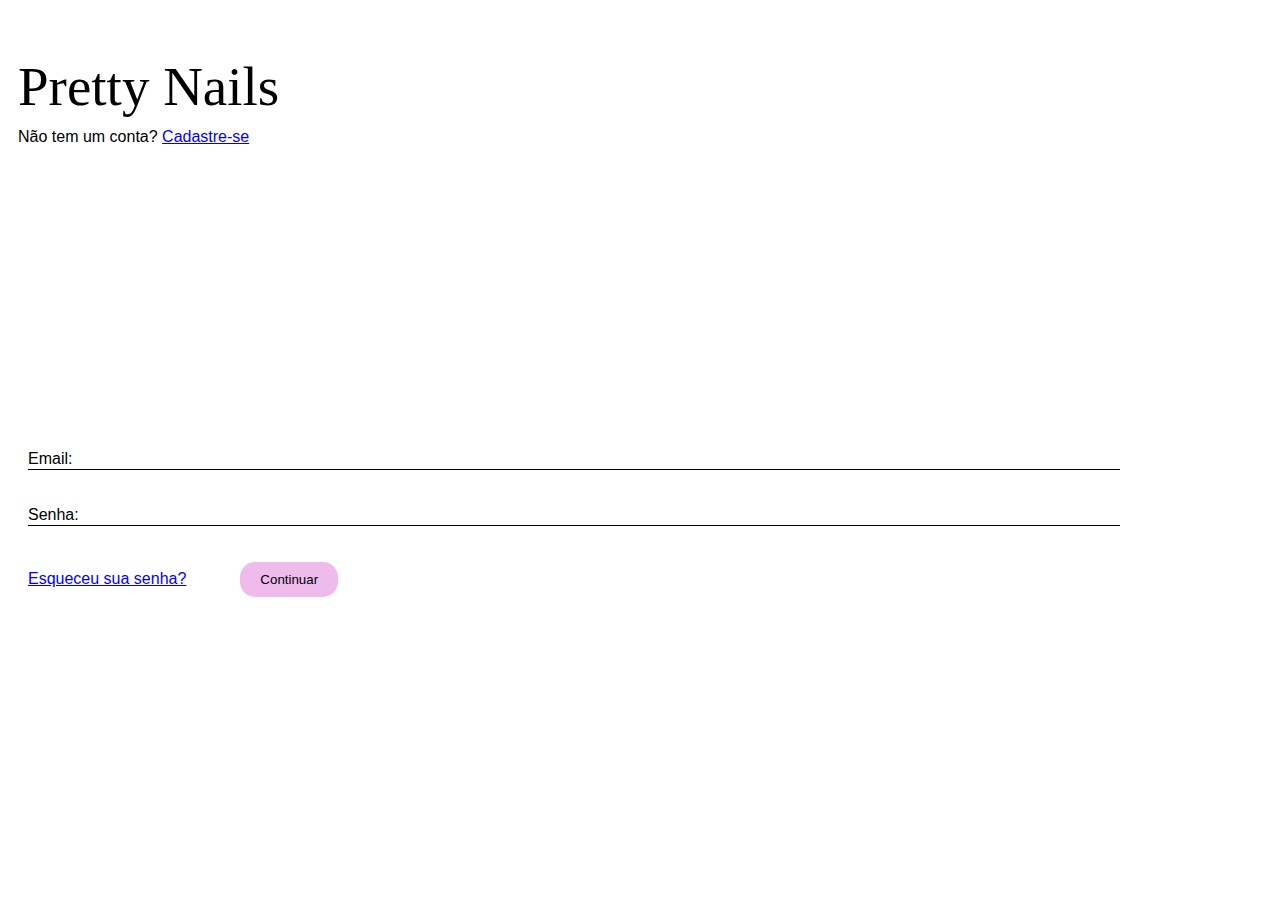
==== index.html @ fb37597d "Add files via upload" ====
<!DOCTYPE html>
<html lang="pt-br">
<head>
    <meta charset="UTF-8">
    <meta name="viewport" content="width=device-width, initial-scale=1.0">
    <title>Pretty Nails</title>
    <link rel="stylesheet" href="login.css">
    <link href="https://db.onlinewebfonts.com/c/317a953648270ae836a6c0fd507bbc61?family=Arrius+W00+Regular" rel="stylesheet">

</head>
<body>
    <p class="titulo"> Pretty Nails </p>
    <p class="sub-titulo">Não tem um conta?  <a href="">Cadastre-se</a></p>
    <div class="conteiner">
        <img src="img/logo Pretty nails.jpeg" alt="">
    </div>

    <!--formulario-->
    <br><br>
    <div class="box">
        <form action="">
        
            <div class="inputBox">
                <input type="text" name="email" id="email" class="inputUser" required>
                <label for="name" class="labelInput">Email:</label>
            </div>
            <br><br>
            <div class="inputBox">
                <input type="password" name="senha" id="email" class="inputUser" required>
                <label for="senha" class="labelInput">Senha:</label>
            </div>
            <br><br>
            <div class="botao">
                <a href="">Esqueceu sua senha?</a>
                <button type="submit">Continuar</button>
            </div>
        </form>
    </div>
    
</body>
</html>
---- login.css ----
.conteiner{
    margin-top: 10%;
    display: flex;
    align-items: center;
    justify-content: center;
    width: 100%;
    
}

body a{
    color: blue;
}

img{
    border-radius: 100%; 
    width: 70%;
    height: auto;
    margin-top: 10%;
}

.titulo{
    color: black;
    margin-left: 10px;
    font-size: 55px;
    font-family: "Arrius W00 Regular";
}
.sub-titulo{
    font-family: Arial, Helvetica, sans-serif;
    margin-left: 10px;
    margin-top: -45px;
}

.box{
    color: rgb(0, 0, 0);
    position: absolute;
    padding: 15px;
    border-radius: 15px;
    width: 85%;
    margin-left: 5px;
}

.inputBox{
    position: relative;
}
.inputUser{
    background: none;
    border: none;
    border-bottom: 1px solid rgb(0, 0, 0);
    outline: none;
    color: rgb(0, 0, 0);
    font-size: 15px;
    width: 100%;
    
}
.labelInput{
    font-family: Arial, Helvetica, sans-serif;
    position: absolute;
    top: 0px;
    left: 0px;
    pointer-events: none;
    transition: .5s;
}
.inputUser:focus ~ .labelInput,
.inputUser:valid ~ .labelInput{
    top: -20px;
    font-size: 12px;
    color: rgb(0, 0, 0);
}

button {
    margin-left: 50px;
    background-color: #efbbec; 
    color: #000000; 
    border: none; 
    padding: 10px 20px; 
    border-radius: 15px;  */
    cursor: pointer; 
    transition: background-color 0.3s ease-in-out; 
  }
  
  button:hover {
    background-color: #ad64a6;
}

.botao a{
    color: blue;
    font-family: Arial, Helvetica, sans-serif;
}
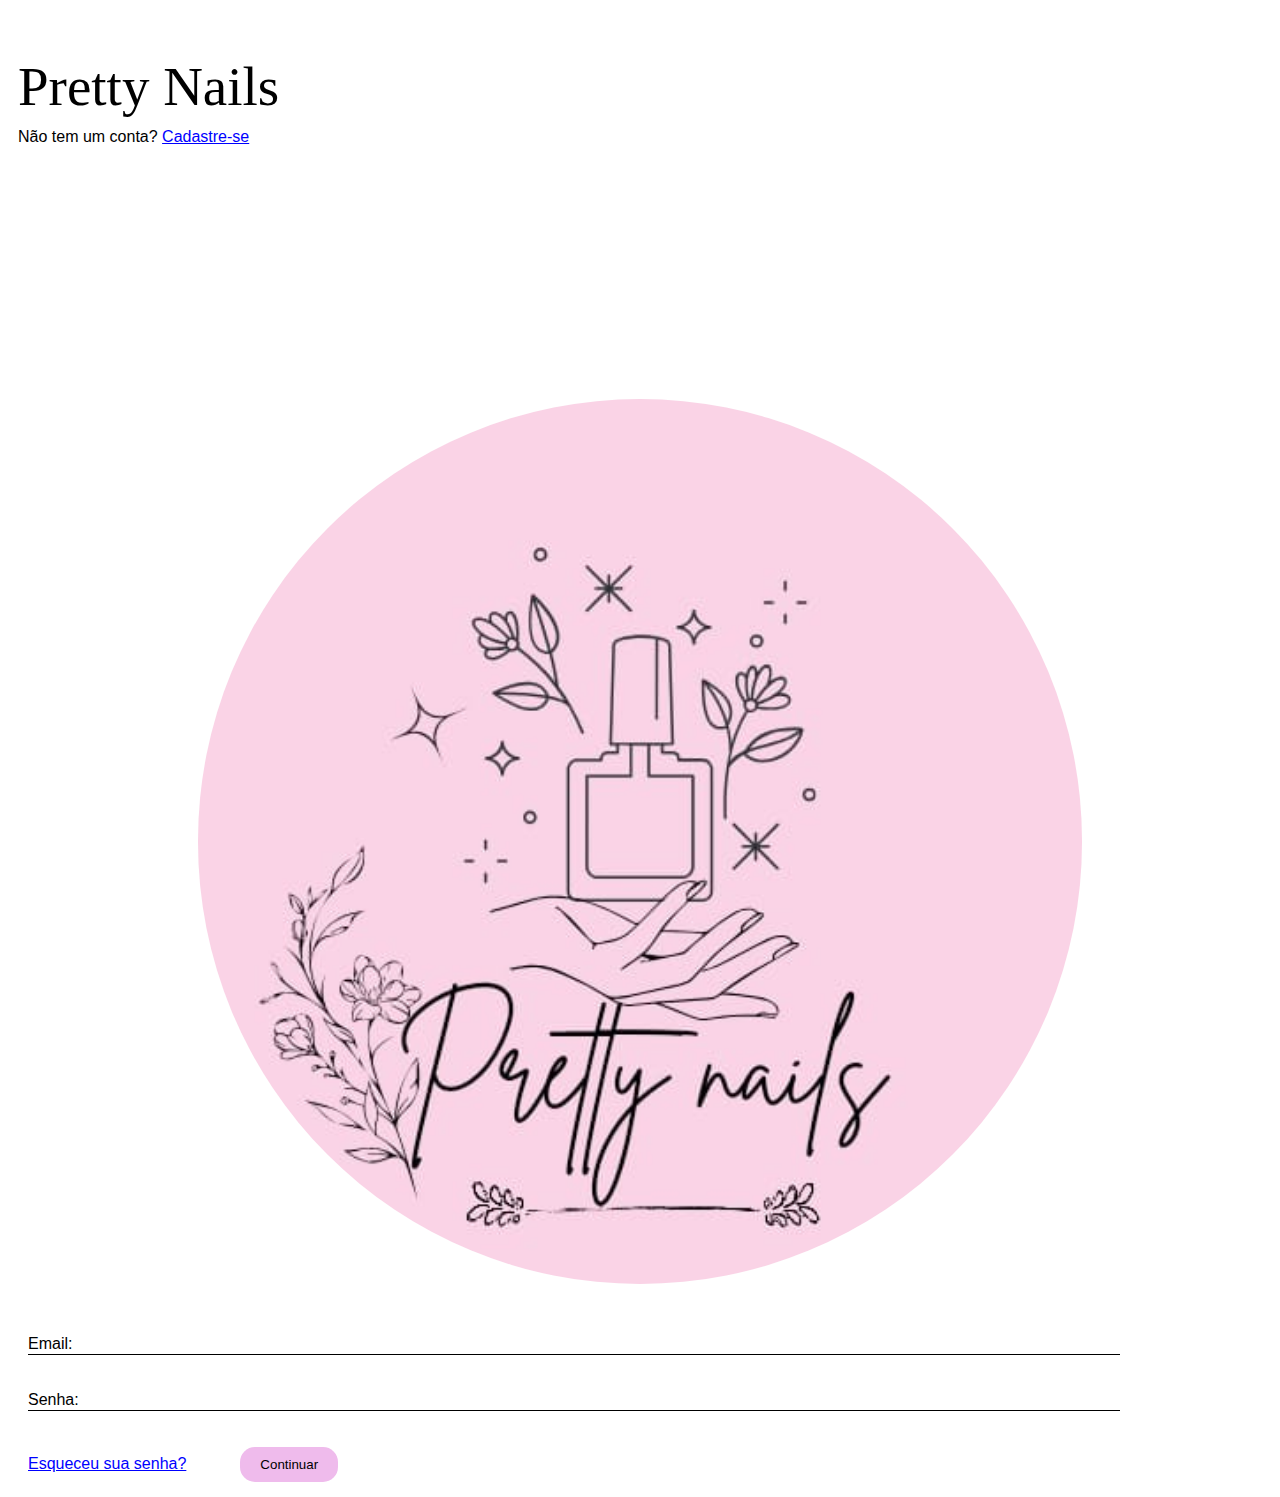
==== commit 3ea88425: "Update index.html" ====
--- a/index.html
+++ b/index.html
@@ -12,7 +12,7 @@
     <p class="titulo"> Pretty Nails </p>
     <p class="sub-titulo">Não tem um conta?  <a href="">Cadastre-se</a></p>
     <div class="conteiner">
-        <img src="img/logo Pretty nails.jpeg" alt="">
+        <img src="logo Pretty nails.jpeg" alt="">
     </div>
 
     <!--formulario-->
@@ -38,4 +38,4 @@
     </div>
     
 </body>
-</html>+</html>
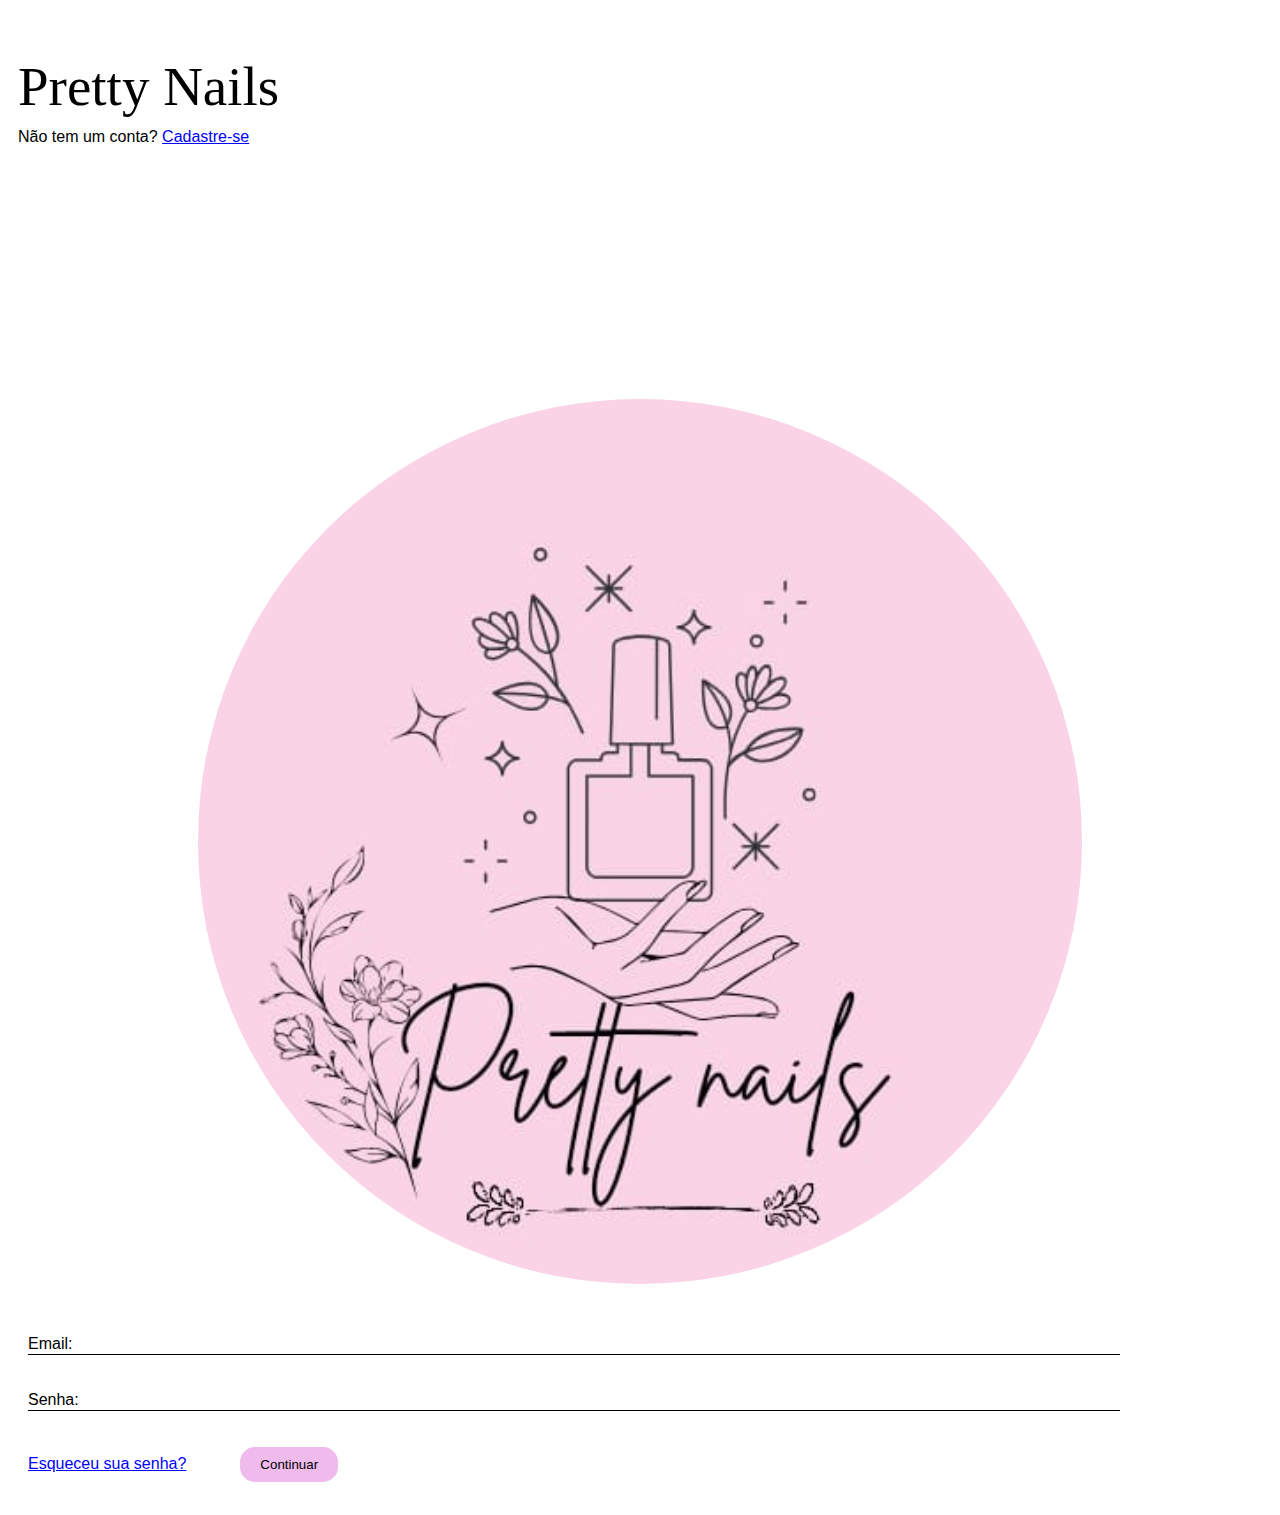
==== commit 45262ef0: "Update index.html" ====
--- a/index.html
+++ b/index.html
@@ -9,6 +9,7 @@
 
 </head>
 <body>
+<div>
     <p class="titulo"> Pretty Nails </p>
     <p class="sub-titulo">Não tem um conta?  <a href="">Cadastre-se</a></p>
     <div class="conteiner">
@@ -35,7 +36,11 @@
                 <button type="submit">Continuar</button>
             </div>
         </form>
+        <br>
     </div>
-    
+</div>
+
 </body>
+
+
 </html>
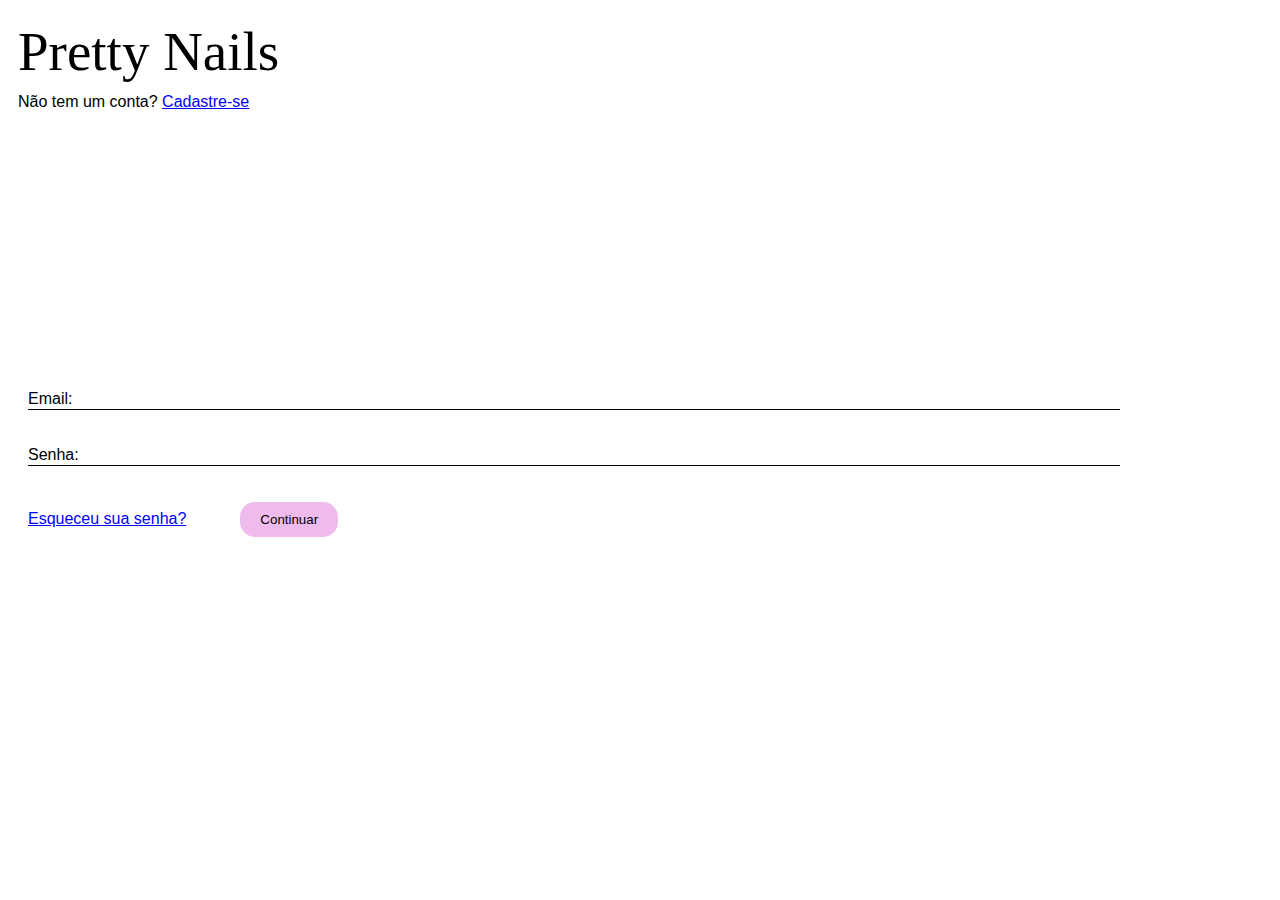
==== commit 853a35b7: "Update index.html" ====
--- a/index.html
+++ b/index.html
@@ -9,11 +9,11 @@
 
 </head>
 <body>
-<div>
+<div class="container">
     <p class="titulo"> Pretty Nails </p>
     <p class="sub-titulo">Não tem um conta?  <a href="">Cadastre-se</a></p>
     <div class="conteiner">
-        <img src="logo Pretty nails.jpeg" alt="">
+        <img src="img/logo Pretty nails.jpeg" alt="">
     </div>
 
     <!--formulario-->
--- a/login.css
+++ b/login.css
@@ -16,10 +16,11 @@
     border-radius: 100%; 
     width: 70%;
     height: auto;
-    margin-top: 10%;
+    margin-top: 8%;
 }
 
 .titulo{
+    margin-top: 20px;
     color: black;
     margin-left: 10px;
     font-size: 55px;
@@ -87,4 +88,3 @@
     color: blue;
     font-family: Arial, Helvetica, sans-serif;
 }
-
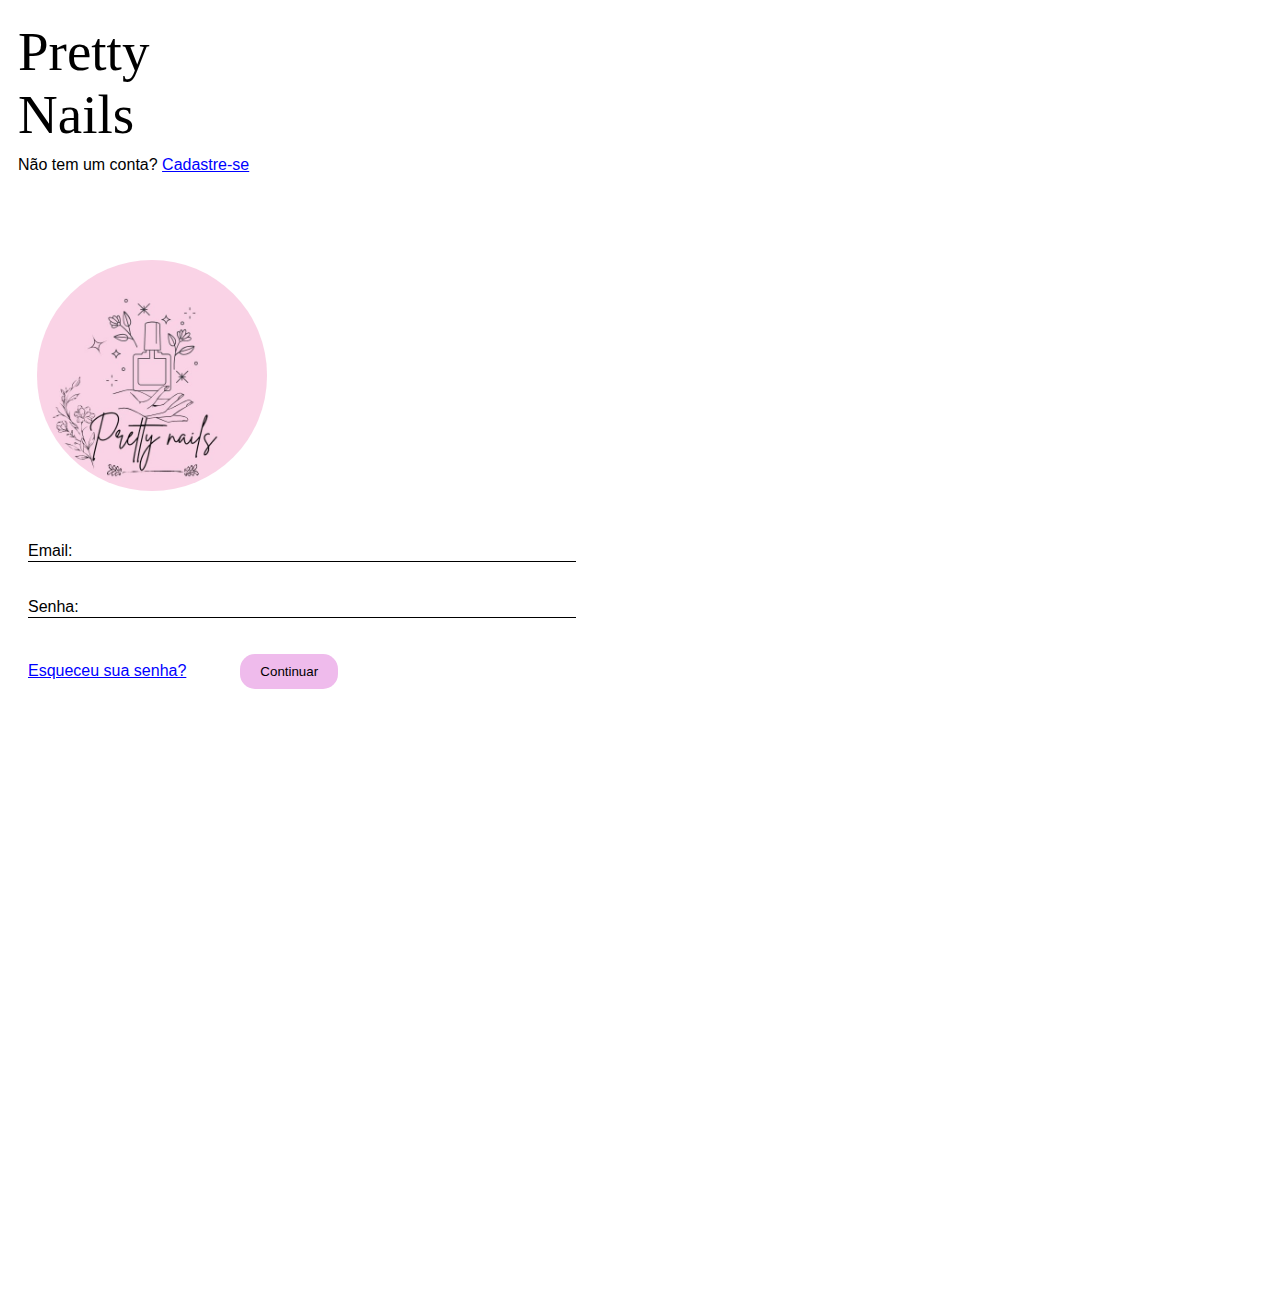
==== commit 98a245d7: "Update index.html" ====
--- a/index.html
+++ b/index.html
@@ -13,7 +13,7 @@
     <p class="titulo"> Pretty Nails </p>
     <p class="sub-titulo">Não tem um conta?  <a href="">Cadastre-se</a></p>
     <div class="conteiner">
-        <img src="img/logo Pretty nails.jpeg" alt="">
+        <img src="logo Pretty nails.jpeg" alt="">
     </div>
 
     <!--formulario-->
--- a/login.css
+++ b/login.css
@@ -1,10 +1,13 @@
-
+html body .container{
+    width: 720px;
+    height: 1280px;
+}
 .conteiner{
     margin-top: 10%;
     display: flex;
     align-items: center;
     justify-content: center;
-    width: 100%;
+    width: 40%;
     
 }
 
@@ -14,12 +17,13 @@
 
 img{
     border-radius: 100%; 
-    width: 70%;
+    width: 80%;
     height: auto;
-    margin-top: 8%;
+    margin-top: 5%;
 }
 
 .titulo{
+    width: 100px;
     margin-top: 20px;
     color: black;
     margin-left: 10px;
@@ -51,7 +55,7 @@
     outline: none;
     color: rgb(0, 0, 0);
     font-size: 15px;
-    width: 100%;
+    width: 50%;
     
 }
 .labelInput{
